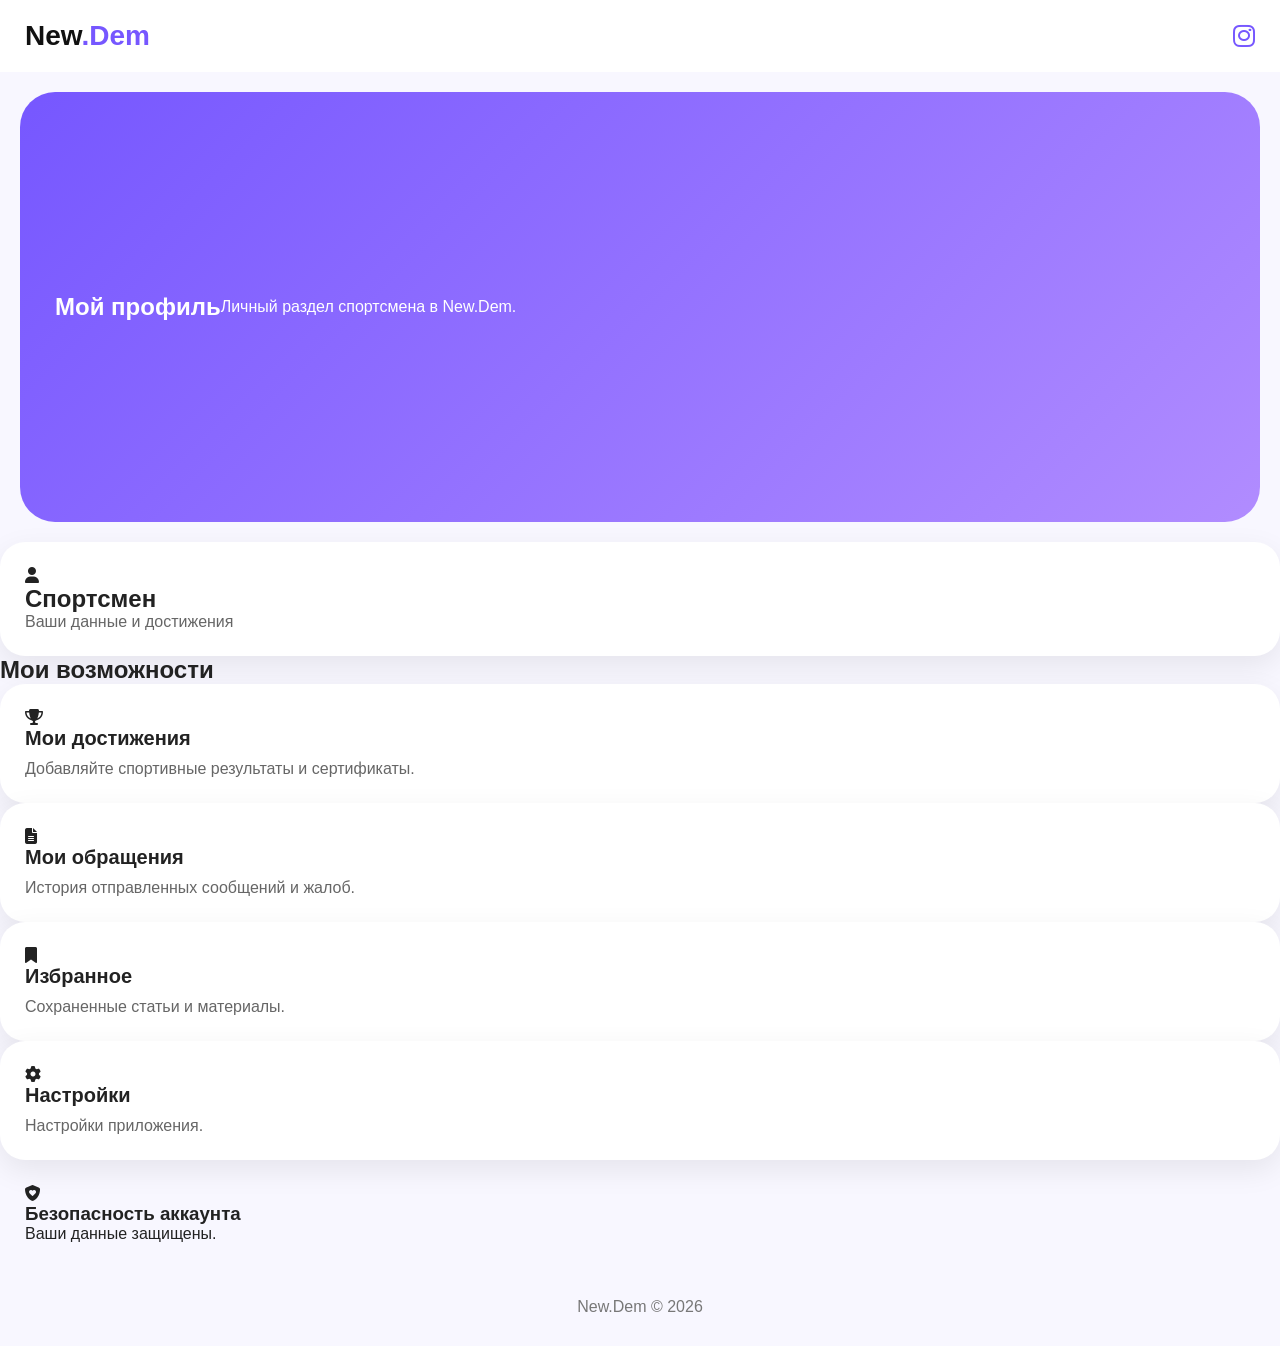
==== pages/profile.html @ 6546840d "Add profile page with user details and features" ====
<!DOCTYPE html>
<html lang="ru">

<head>

<meta charset="UTF-8">
<meta name="viewport" content="width=device-width, initial-scale=1.0">

<title>Профиль | New.Dem</title>

<link rel="stylesheet" href="../style.css">

<link rel="stylesheet"
href="https://cdnjs.cloudflare.com/ajax/libs/font-awesome/6.5.2/css/all.min.css">

</head>


<body>


<header class="header">

<div class="logo">
New<span>.Dem</span>
</div>


<a href="https://instagram.com/new.dem_" target="_blank">
<i class="fa-brands fa-instagram"></i>
</a>

</header>




<section class="hero">

<h1>
Мой профиль
</h1>

<p>
Личный раздел спортсмена в New.Dem.
</p>

</section>





<section class="section">


<div class="card profile-card">


<div class="avatar">

<i class="fa-solid fa-user"></i>

</div>



<h2>
Спортсмен
</h2>


<p>
Ваши данные и достижения
</p>


</div>



</section>






<section class="section">


<h2>
Мои возможности
</h2>



<div class="grid">



<div class="card">

<i class="fa-solid fa-trophy"></i>

<h3>
Мои достижения
</h3>

<p>
Добавляйте спортивные результаты и сертификаты.
</p>

</div>




<div class="card">

<i class="fa-solid fa-file-lines"></i>

<h3>
Мои обращения
</h3>

<p>
История отправленных сообщений и жалоб.
</p>

</div>




<div class="card">

<i class="fa-solid fa-bookmark"></i>

<h3>
Избранное
</h3>

<p>
Сохраненные статьи и материалы.
</p>

</div>




<div class="card">

<i class="fa-solid fa-gear"></i>

<h3>
Настройки
</h3>

<p>
Настройки приложения.
</p>

</div>



</div>


</section>






<section class="contacts">


<div class="contact-box">

<i class="fa-solid fa-shield-heart"></i>


<div>

<h3>
Безопасность аккаунта
</h3>

<p>
Ваши данные защищены.
</p>


</div>


</div>


</section>





<footer>

<p>
New.Dem © 2026
</p>

</footer>



</body>

</html>
---- style.css ----
*{
    margin:0;
    padding:0;
    box-sizing:border-box;
}


body{
    font-family:'Inter',sans-serif;
    background:#f8f7ff;
    color:#222;
}


header{
    width:100%;
    padding:20px 25px;
    display:flex;
    justify-content:space-between;
    align-items:center;
    background:white;
    position:sticky;
    top:0;
    z-index:10;
}


.logo{
    font-size:28px;
    font-weight:700;
    color:#111;
}


.logo span{
    color:#7657ff;
}


header a{
    font-size:25px;
    color:#7657ff;
}




/* HERO */

.hero{

    margin:20px;
    border-radius:35px;
    min-height:430px;

    background:
    linear-gradient(
    135deg,
    #7657ff,
    #b18cff
    );

    display:flex;
    align-items:center;

    padding:35px;

    color:white;

    overflow:hidden;

}



.hero-content h1{

    font-size:40px;
    line-height:1.2;
    margin-bottom:20px;

}


.hero-content p{

    font-size:17px;
    opacity:.95;
    margin-bottom:30px;

}



.main-btn{

    display:inline-block;

    background:white;

    color:#7657ff;

    padding:16px 25px;

    border-radius:30px;

    text-decoration:none;

    font-weight:600;

    transition:.3s;

}


.main-btn:hover{

    transform:translateY(-3px);

}





/* SERVICES */


.services{

    padding:25px;

}


.services h2,
.contacts h2{

    font-size:28px;
    margin-bottom:25px;

}



.cards{

    display:grid;

    grid-template-columns:
    repeat(auto-fit,minmax(230px,1fr));

    gap:20px;

}



.card{

    background:white;

    padding:25px;

    border-radius:25px;

    box-shadow:
    0 10px 30px rgba(0,0,0,.08);

    transition:.3s;

}


.card:hover{

    transform:translateY(-7px);

}



.circle{

    width:60px;
    height:60px;

    background:#eee9ff;

    border-radius:50%;

    display:flex;

    align-items:center;

    justify-content:center;

    color:#7657ff;

    font-size:25px;

    margin-bottom:20px;

}



.card h3{

    margin-bottom:10px;

    font-size:20px;

}


.card p{

    color:#666;

}




/* CONTACTS */


.contacts{

    padding:25px;

}



.contact-card{

    background:white;

    border-radius:25px;

    padding:20px;

    margin-bottom:15px;

    display:flex;

    align-items:center;

    gap:15px;

    box-shadow:
    0 8px 25px rgba(0,0,0,.07);

}



.contact-card i{

    width:50px;
    height:50px;

    background:#eee9ff;

    border-radius:50%;

    display:flex;

    align-items:center;
    justify-content:center;

    color:#7657ff;

}



.contact-card div{

    flex:1;

}



.contact-card h3{

    font-size:16px;

}


.contact-card p{

    margin-top:5px;

    color:#555;

}



.contact-card a{

    text-decoration:none;

    color:#7657ff;

    font-weight:600;

}




footer{

    text-align:center;

    padding:30px;

    color:#777;

}





/* MOBILE */


@media(max-width:600px){


.hero-content h1{

    font-size:30px;

}


.hero{

    min-height:380px;

}



.cards{

    grid-template-columns:1fr;

}



.contact-card{

    flex-wrap:wrap;

}


}
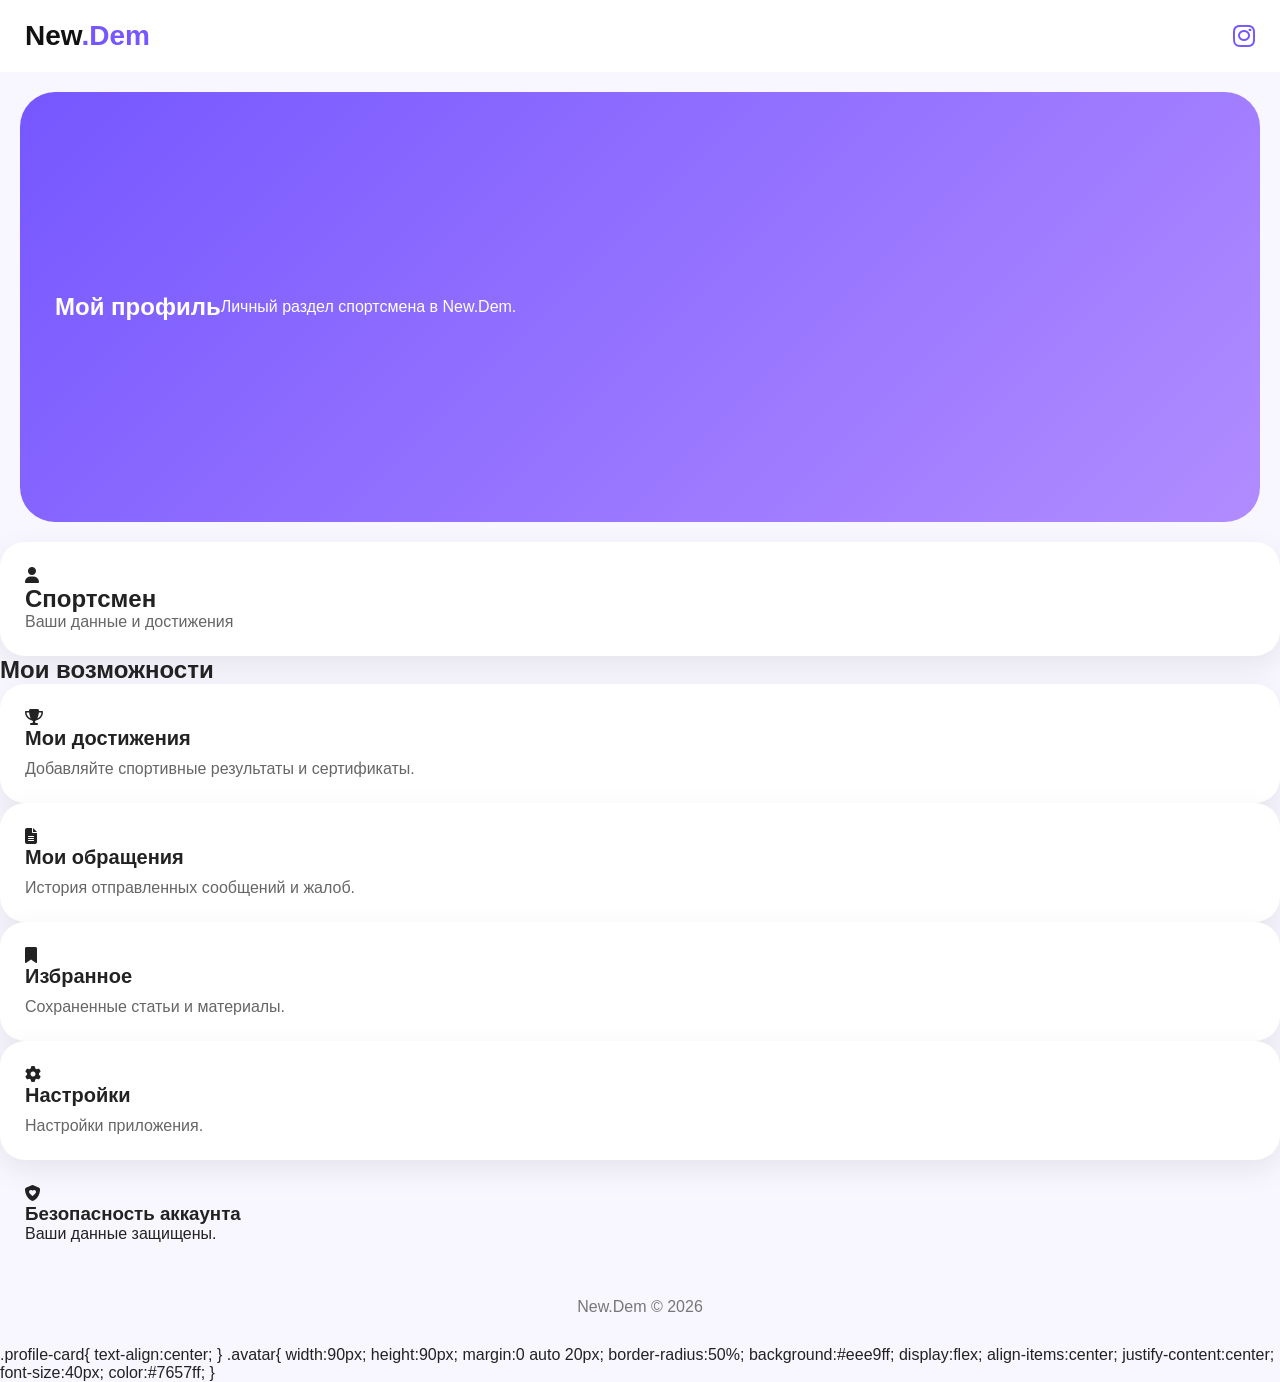
==== commit 0161b3e7: "Add CSS styles for profile card and avatar" ====
--- a/pages/profile.html
+++ b/pages/profile.html
@@ -220,3 +220,31 @@
 </body>
 
 </html>
+.profile-card{
+
+text-align:center;
+
+}
+
+
+.avatar{
+
+width:90px;
+height:90px;
+
+margin:0 auto 20px;
+
+border-radius:50%;
+
+background:#eee9ff;
+
+display:flex;
+
+align-items:center;
+justify-content:center;
+
+font-size:40px;
+
+color:#7657ff;
+
+}
